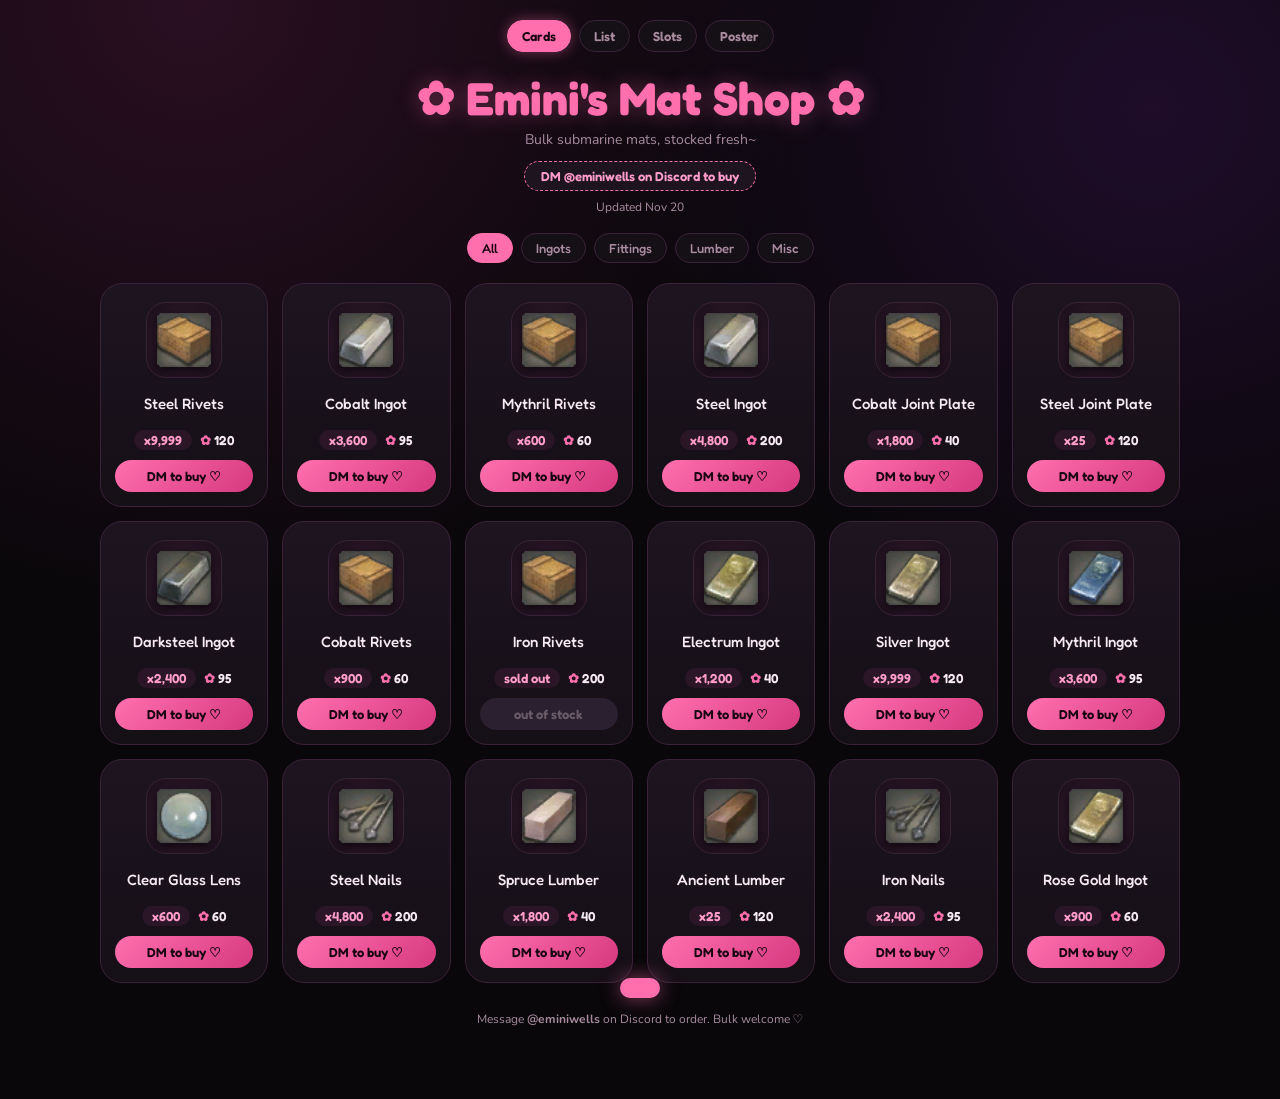
==== index.html @ 0ae450c2 "Emini's Mat Shop: static storefront with owner-only admin editor Co-Authored-By: Claude Sonnet 5.5 <" ====
<!doctype html>
<html lang="en"><head><meta charset="utf-8"><meta name="viewport" content="width=device-width,initial-scale=1">
<title>Emini's Mat Shop</title><link rel="stylesheet" href="shop.css"></head>
<body><div class="wrap"><div id="admin" hidden></div><div class="tabs" id="tabs"></div><div id="views"></div>
<p class="foot">Message <b>@eminiwells</b> on Discord to order. Bulk welcome ♡</p></div><div class="toast" id="toast" role="status"></div>
<script src="shop.js"></script></body></html>
---- shop.css ----
@import url("https://fonts.googleapis.com/css2?family=Fredoka:wght@400;500;600;700&family=Nunito:wght@500;700;800&display=swap");
/* Layout: centered storefront, four switchable views, owner-only admin drawer */
:root{--bg:#09070a;--panel:#150f16;--panel2:#1d1420;--line:#3a2238;--pink:#ff6fae;--pink2:#ff9ccb;--deep:#d6397f;--txt:#f6e9f1;--mut:#a98ba0;--ink:#1a0612;--warn:#ffb86b;--discord:#5865f2;color-scheme:dark}
*{box-sizing:border-box}
html,body{margin:0}
body{font-family:Nunito,system-ui,sans-serif;background:var(--bg);color:var(--txt);min-height:100vh;font-size:14px;
 padding-left:max(16px,env(safe-area-inset-left,0px));padding-right:max(16px,env(safe-area-inset-right,0px));
 background-image:radial-gradient(circle at 15% 0,#2a0f22 0,transparent 40%),radial-gradient(circle at 90% 10%,#1f0d2a 0,transparent 35%)}
h1,h2,h3,.fr{font-family:Fredoka,Nunito,sans-serif;margin:0}
.wrap{max-width:1080px;margin:auto;padding-block:20px 60px}
.tabs{display:flex;gap:8px;justify-content:center;flex-wrap:wrap;margin-bottom:6px}
.tabs button{padding:7px 14px;border-radius:999px;border:1.5px solid var(--line);background:var(--panel);color:var(--mut);font:600 13px Fredoka,sans-serif;cursor:pointer}
.tabs button.on{background:var(--pink);color:var(--ink);border-color:var(--pink);box-shadow:0 0 14px #ff6fae66}
.hero{text-align:center;margin:18px 0 18px}
.hero h1{font-size:clamp(30px,7vw,46px);font-weight:700;color:var(--pink);text-shadow:0 0 22px #ff6fae55}
.hero p{color:var(--mut);margin:4px 0 0}
.pill{display:inline-block;margin-top:12px;background:var(--panel2);border:1.5px dashed var(--pink);color:var(--pink2);padding:6px 16px;border-radius:999px;font:600 13px Fredoka,sans-serif}
.upd{color:var(--mut);font-size:12px;margin-top:8px}
.chips{display:flex;gap:8px;justify-content:center;flex-wrap:wrap;margin:14px 0 20px}
.chips span{padding:6px 14px;border-radius:999px;background:var(--panel);border:1.5px solid var(--line);font:500 13px Fredoka,sans-serif;color:var(--mut);cursor:pointer}
.chips span.on{background:var(--pink);color:var(--ink);border-color:var(--pink)}
.ico{display:grid;place-items:center}
.ico img{width:100%;height:100%;object-fit:contain;filter:drop-shadow(0 3px 5px #000a)}
.btn{width:100%;margin-top:10px;border:0;border-radius:999px;background:linear-gradient(135deg,var(--pink),var(--deep));color:var(--ink);font:600 13px Fredoka,sans-serif;padding:8px 12px;cursor:pointer}
.btn:hover{box-shadow:0 0 16px #ff6fae88}
.btn[disabled]{background:#2a2030;color:#6b5a68;box-shadow:none;cursor:not-allowed}
.low{color:var(--warn)}.out{color:#6b5a68}
.qty{font:600 13px Fredoka,sans-serif;background:#2a1626;border-radius:999px;padding:2px 10px;color:var(--pink2)}
.price{font:600 13px Fredoka,sans-serif}.price::before{content:"✿ ";color:var(--pink)}
.empty{text-align:center;color:var(--mut);padding:40px 0}
/* cards */
.grid1{display:grid;grid-template-columns:repeat(auto-fill,minmax(168px,1fr));gap:14px}
.card{background:linear-gradient(var(--panel2),var(--panel));border:1.5px solid var(--line);border-radius:22px;padding:14px;text-align:center;min-width:0}
.card:hover{border-color:var(--pink);box-shadow:0 8px 24px #ff6fae22}
.card .ico{width:76px;height:76px;margin:4px auto 8px;background:radial-gradient(circle,#3a1d35,#1a0f19);border-radius:20px;padding:10px;border:1.5px solid var(--line)}
.card h3{font-size:15px;font-weight:500;line-height:1.2;min-height:36px;display:grid;place-items:center}
.card .row{display:flex;justify-content:center;gap:8px;align-items:center;margin-top:8px;flex-wrap:wrap}
/* list */
.list{display:grid;gap:8px}
.lr{display:grid;grid-template-columns:52px minmax(0,1fr) 110px 110px 100px;gap:12px;align-items:center;background:var(--panel);border:1.5px solid var(--line);border-radius:18px;padding:8px 14px 8px 8px}
.lr .ico{width:44px;height:44px;background:#24132a;border-radius:14px;padding:6px}
.lr .nm{font:500 15px Fredoka,sans-serif}.lr .nm small{display:block;color:var(--mut);font:600 11px Nunito,sans-serif}
.meter{height:8px;border-radius:99px;background:#2a1626;overflow:hidden}.meter i{display:block;height:100%;background:linear-gradient(90deg,var(--deep),var(--pink2))}
.lr .btn{margin:0;padding:6px}
@media(max-width:640px){.lr{grid-template-columns:48px minmax(0,1fr) 90px}.lr .meter,.lr .price{display:none}}
/* slots */
.wrap3{background:linear-gradient(#170d17,#0d080d);border:2px solid var(--line);border-radius:28px;padding:22px 12px}
.slots{display:grid;grid-template-columns:repeat(auto-fill,72px);gap:8px;justify-content:center}
.slot{width:72px;height:72px;border-radius:18px;background:#1d1220;border:2px solid var(--line);position:relative;cursor:pointer;padding:9px}
.slot.sel{border-color:var(--pink);box-shadow:0 0 16px #ff6fae66}
.slot .n{position:absolute;right:5px;bottom:2px;font:700 12px Fredoka,sans-serif;color:#fff;text-shadow:0 0 3px #000,0 0 3px #000}
.slot.blank{opacity:.3;cursor:default}
.detail{max-width:460px;margin:20px auto 0;display:flex;gap:14px;align-items:center;background:var(--panel2);border:1.5px solid var(--pink);border-radius:22px;padding:14px}
.detail .ico{width:72px;height:72px;flex:none;background:#2a1530;border-radius:18px;padding:10px}
.detail h3{font-size:18px;color:var(--pink2)}.detail p{font-size:13px;color:var(--mut);margin:2px 0 4px}
.detail .btn{margin:0}
/* poster */
.poster{width:440px;max-width:100%;margin:auto;border-radius:26px;overflow:hidden;border:2px solid var(--pink);background:#110b12;box-shadow:0 0 40px #ff6fae22}
.poster .hd{padding:22px;text-align:center;background:radial-gradient(circle at 50% 0,#4a1738,#150b14)}
.poster .hd h2{font-size:30px;color:var(--pink);font-weight:700}
.poster .hd p{font-size:12px;font-weight:800;color:var(--pink2);letter-spacing:2px;margin:2px 0 0}
.poster .it{display:flex;gap:12px;align-items:center;padding:7px 16px;border-bottom:1px dashed var(--line)}
.poster .it .ico{width:38px;height:38px;flex:none;background:#24132a;border-radius:12px;padding:4px}
.poster .it .nm{flex:1;min-width:0;font:500 15px Fredoka,sans-serif}.poster .it .x{font:600 15px Fredoka,sans-serif;color:var(--pink2)}
.poster .ft{padding:16px;text-align:center;color:var(--mut);background:#1a0f19}
.poster .ft b{background:var(--discord);color:#fff;padding:3px 12px;border-radius:99px;font-family:Fredoka,sans-serif}
.toast{position:fixed;left:50%;bottom:calc(22px + env(safe-area-inset-bottom,0px));transform:translateX(-50%) translateY(120px);background:var(--pink);color:var(--ink);padding:10px 20px;border-radius:99px;font:600 14px Fredoka,sans-serif;transition:.3s;z-index:60;box-shadow:0 0 20px #ff6fae88;max-width:92vw;text-align:center}
.toast.show{transform:translateX(-50%)}
.foot{text-align:center;color:var(--mut);font-size:12px;margin-top:28px}
/* admin: only rendered for people who can edit */
.adminbar{position:sticky;top:env(safe-area-inset-top,0px);z-index:40;display:flex;gap:10px;align-items:center;flex-wrap:wrap;background:#1d0f1c;border:1.5px solid var(--pink);border-radius:18px;padding:8px 12px;margin-top:10px}
.adminbar b{font:600 14px Fredoka,sans-serif;color:var(--pink2);flex:1;min-width:140px}
.adminbar button,.adm button{border:1.5px solid var(--pink);background:none;color:var(--pink2);border-radius:999px;padding:6px 14px;font:600 13px Fredoka,sans-serif;cursor:pointer}
.adminbar button.go{background:var(--pink);color:var(--ink)}
.adminbar button[disabled]{opacity:.4;cursor:not-allowed}
.adm{background:var(--panel);border:1.5px solid var(--line);border-radius:22px;padding:14px;margin:12px 0}
.adm h3{font-size:16px;color:var(--pink);margin-bottom:8px}
.arow{display:grid;grid-template-columns:40px minmax(0,1fr) auto auto auto;gap:8px;align-items:center;padding:6px 0;border-bottom:1px dashed var(--line)}
.arow .ico{width:36px;height:36px;background:#24132a;border-radius:10px;padding:4px}
.arow .nm{font:500 14px Fredoka,sans-serif;min-width:0;overflow-wrap:anywhere}
.arow.hid .nm{opacity:.5}
.step{display:flex;align-items:center;gap:4px}
.step button{width:30px;height:30px;padding:0;font-size:16px}
.adm input,.adm select{background:#0e0a10;color:var(--txt);border:1.5px solid var(--line);border-radius:12px;padding:6px 8px;font:600 13px Nunito,sans-serif;min-width:0}
.adm input:focus,.adm select:focus,.adm button:focus-visible{outline:2px solid var(--pink2);outline-offset:1px}
.adm input.q{width:84px;text-align:center}.adm input.p{width:64px;text-align:center}
.addrow{display:flex;gap:8px;flex-wrap:wrap;align-items:center;margin-top:10px}
.addrow select{flex:1;min-width:160px}
.sm{color:var(--mut);font-size:12px;margin:6px 0 0}
@media(max-width:560px){.arow{grid-template-columns:36px minmax(0,1fr) auto}.arow .step,.arow .pr{grid-column:2 / 4}}
@media(prefers-reduced-motion:reduce){*{transition:none!important}}
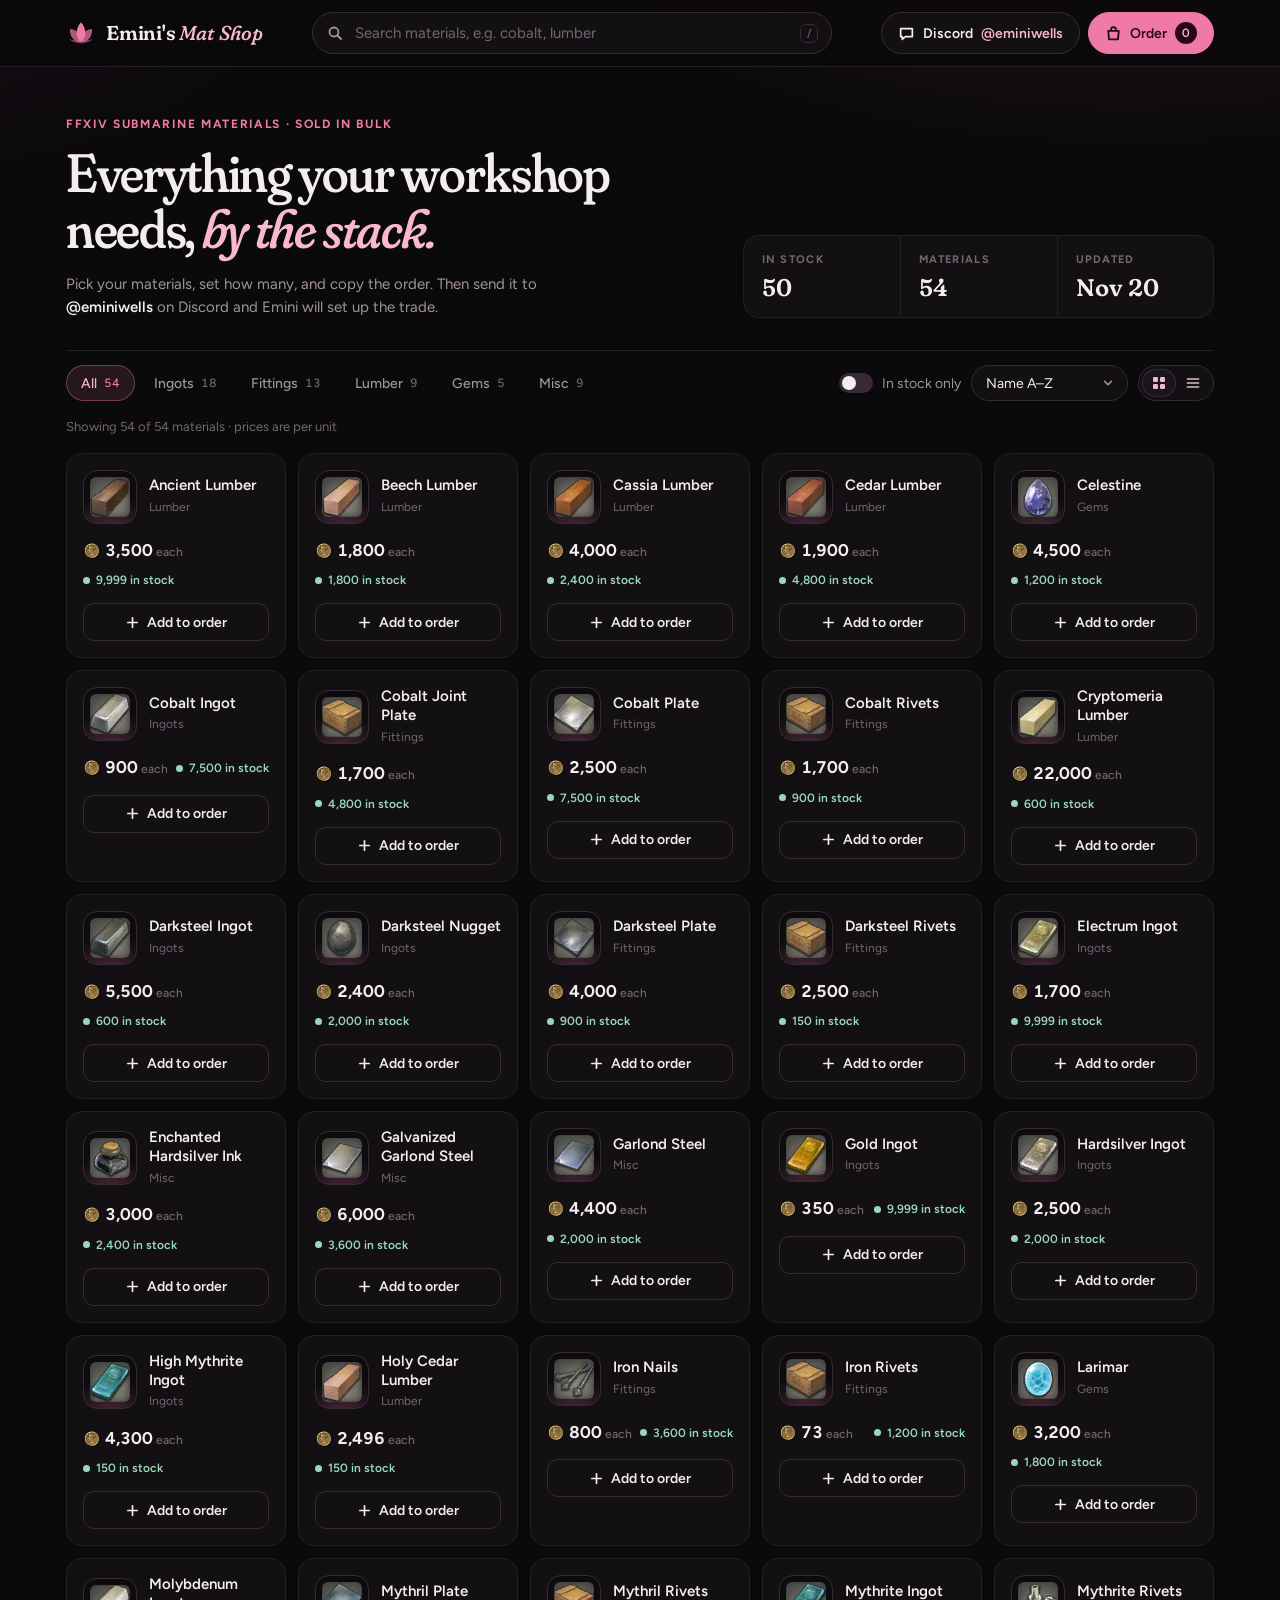
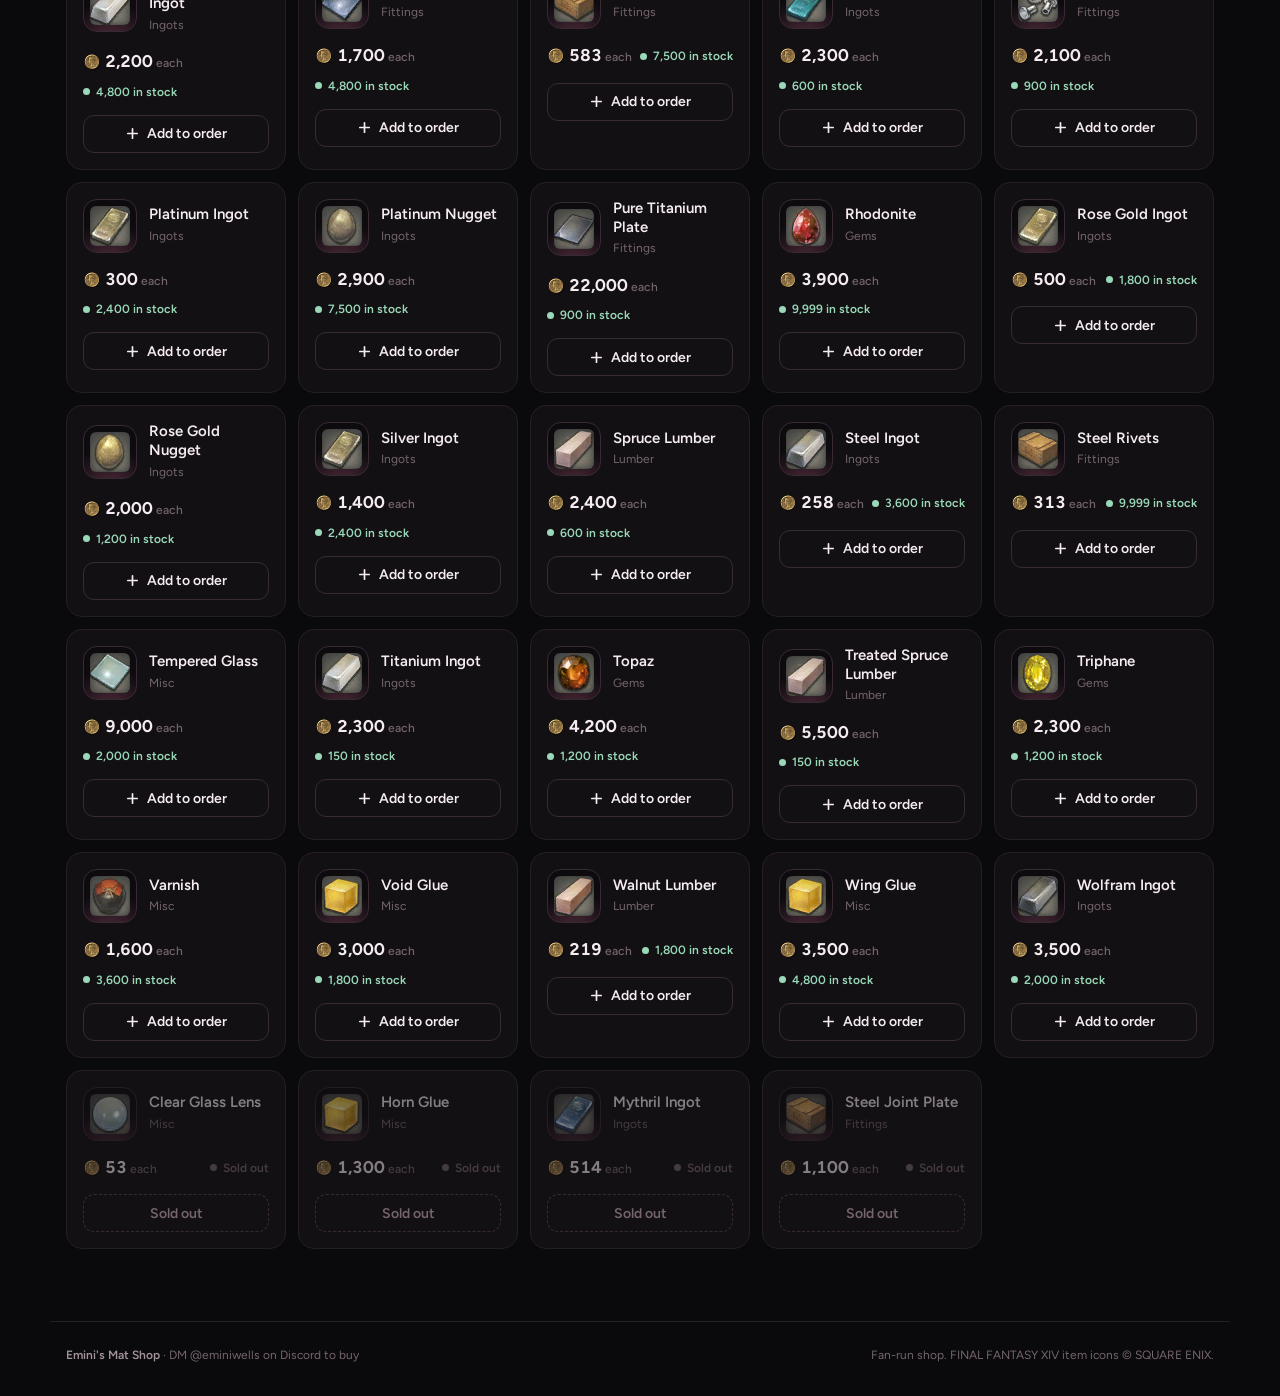
==== commit cfa90e9a: "Redesign storefront: search, sort, grid/list, gil icon, order builder drawer Co-Authored-By: Claude " ====
--- a/index.html
+++ b/index.html
@@ -1,6 +1,87 @@
 <!doctype html>
-<html lang="en"><head><meta charset="utf-8"><meta name="viewport" content="width=device-width,initial-scale=1">
-<title>Emini's Mat Shop</title><link rel="stylesheet" href="shop.css"></head>
-<body><div class="wrap"><div id="admin" hidden></div><div class="tabs" id="tabs"></div><div id="views"></div>
-<p class="foot">Message <b>@eminiwells</b> on Discord to order. Bulk welcome ♡</p></div><div class="toast" id="toast" role="status"></div>
-<script src="shop.js"></script></body></html>
+<html lang="en">
+<head>
+<meta charset="utf-8">
+<meta name="viewport" content="width=device-width,initial-scale=1,viewport-fit=cover">
+<title>Emini's Mat Shop</title>
+<meta name="description" content="Bulk FFXIV submarine crafting materials. Build an order and DM @eminiwells on Discord.">
+<meta name="theme-color" content="#0a090b">
+<link rel="icon" href="icons/lotus.svg" type="image/svg+xml">
+<link rel="preconnect" href="https://fonts.googleapis.com"><link rel="preconnect" href="https://fonts.gstatic.com" crossorigin>
+<link rel="stylesheet" href="https://fonts.googleapis.com/css2?family=Figtree:wght@400;500;600;700&family=Fraunces:ital,opsz,wght,SOFT@0,9..144,400..700,0..100;1,9..144,400..700,0..100&display=swap">
+<link rel="stylesheet" href="shop.css">
+</head>
+<body>
+<header class="top">
+  <div class="top-in">
+    <a class="brand" href="./"><svg class="lotus" viewBox="0 0 32 32" aria-hidden="true"><path fill="currentColor" d="M16 4.5c3.2 3.6 4.6 7.6 4.6 11.4 0 4.2-1.8 7.6-4.6 9.8-2.8-2.2-4.6-5.6-4.6-9.8 0-3.8 1.4-7.8 4.6-11.4z"/><path fill="currentColor" opacity=".72" d="M4.2 11.6c4.4.2 8 2.2 10 5.8 1.3 2.4 1.7 5.2 1.8 8.3-3.9-.2-7.6-1.7-9.8-5.3-1.6-2.6-2.2-5.6-2-8.8zM27.8 11.6c-4.4.2-8 2.2-10 5.8-1.3 2.4-1.7 5.2-1.8 8.3 3.9-.2 7.6-1.7 9.8-5.3 1.6-2.6 2.2-5.6 2-8.8z"/><path fill="currentColor" opacity=".45" d="M3 22.5c3.6 3.2 8 4.6 13 4.6s9.4-1.4 13-4.6c-3.4 1-6.6 1.4-9.6 1.2H12.6c-3 .2-6.2-.2-9.6-1.2z"/></svg><span>Emini's <i>Mat Shop</i></span></a>
+    <label class="search" for="q"><span class="sr">Search materials</span>
+      <svg viewBox="0 0 16 16" fill="none" stroke="currentColor" stroke-width="1.8" stroke-linecap="round"><circle cx="7" cy="7" r="4.5"/><path d="M10.5 10.5L14 14"/></svg>
+      <input id="q" type="search" placeholder="Search materials, e.g. cobalt, lumber" autocomplete="off" spellcheck="false">
+      <kbd>/</kbd>
+    </label>
+    <div class="actions">
+      <button class="btn contact" id="contactBtn" title="Copy Discord username"><svg viewBox="0 0 16 16" fill="none" stroke="currentColor" stroke-width="1.6" stroke-linejoin="round"><path d="M2.5 3.5h11v7.5H7l-3 2.5v-2.5H2.5z"/></svg><span class="lbl">Discord</span> <span class="handle">@eminiwells</span></button>
+      <button class="btn primary" id="orderBtn"><svg viewBox="0 0 16 16" fill="none" stroke="currentColor" stroke-width="1.7" stroke-linejoin="round"><path d="M3 5.5h10l-.8 8H3.8z"/><path d="M5.7 5.5V4.3a2.3 2.3 0 0 1 4.6 0v1.2"/></svg>Order <span class="badge" id="orderCount">0</span></button>
+    </div>
+  </div>
+</header>
+
+<main class="wrap">
+  <div id="admin" hidden></div>
+  <section class="intro">
+    <div>
+      <p class="eyebrow">FFXIV submarine materials · sold in bulk</p>
+      <h1>Everything your workshop needs, <em>by the stack.</em></h1>
+      <p class="lede">Pick your materials, set how many, and copy the order. Then send it to <b>@eminiwells</b> on Discord and Emini will set up the trade.</p>
+    </div>
+    <dl class="facts">
+      <div><dt>In stock</dt><dd id="fIn">–</dd></div>
+      <div><dt>Materials</dt><dd id="fAll">–</dd></div>
+      <div><dt>Updated</dt><dd id="fUpd">–</dd></div>
+    </dl>
+  </section>
+
+  <section class="toolbar" aria-label="Filters">
+    <div class="cats" id="cats"></div>
+    <div class="controls">
+      <label class="tog"><input type="checkbox" id="stockOnly"> In stock only</label>
+      <label class="sr" for="sort">Sort by</label>
+      <select class="select" id="sort">
+        <option value="name">Name A–Z</option>
+        <option value="low">Price: low to high</option>
+        <option value="high">Price: high to low</option>
+        <option value="stock">Most in stock</option>
+      </select>
+      <div class="seg" role="group" aria-label="Layout">
+        <button data-view="grid" title="Grid"><svg viewBox="0 0 16 16" fill="currentColor"><rect x="2" y="2" width="5" height="5" rx="1.3"/><rect x="9" y="2" width="5" height="5" rx="1.3"/><rect x="2" y="9" width="5" height="5" rx="1.3"/><rect x="9" y="9" width="5" height="5" rx="1.3"/></svg><span class="sr">Grid</span></button>
+        <button data-view="list" title="List"><svg viewBox="0 0 16 16" fill="none" stroke="currentColor" stroke-width="1.8" stroke-linecap="round"><path d="M2.5 4h11M2.5 8h11M2.5 12h11"/></svg><span class="sr">List</span></button>
+      </div>
+    </div>
+  </section>
+  <p class="count" id="count" aria-live="polite"></p>
+  <section id="items"><div class="empty"><p>Loading the shelves…</p></div></section>
+</main>
+
+<footer class="site-foot">
+  <span><b>Emini's Mat Shop</b> · DM @eminiwells on Discord to buy</span>
+  <span>Fan-run shop. FINAL FANTASY XIV item icons © SQUARE ENIX.</span>
+</footer>
+
+<div class="scrim" id="scrim" hidden></div>
+<aside class="drawer" id="drawer" hidden aria-label="Your order" role="dialog" aria-modal="true">
+  <header><h2>Your order</h2><button class="icon-btn" id="closeDrawer" aria-label="Close order"><svg viewBox="0 0 16 16" fill="none" stroke="currentColor" stroke-width="1.8" stroke-linecap="round"><path d="M4 4l8 8M12 4l-8 8"/></svg></button></header>
+  <div class="lines" id="lines"></div>
+  <footer id="drawerFoot">
+    <div class="total"><span>Total</span><b id="total">0</b></div>
+    <ol class="steps"><li>Copy your order below.</li><li>DM it to <b>@eminiwells</b> on Discord.</li></ol>
+    <label class="sr" for="msg">Order message</label>
+    <textarea class="msg" id="msg" readonly></textarea>
+    <button class="btn primary block" id="copyOrder">Copy order message</button>
+    <button class="btn ghost" id="clearOrder">Clear order</button>
+  </footer>
+</aside>
+<div class="toast" id="toast" role="status" aria-live="polite"></div>
+<script src="shop.js"></script>
+</body>
+</html>
--- a/shop.css
+++ b/shop.css
@@ -1,91 +1,212 @@
-@import url("https://fonts.googleapis.com/css2?family=Fredoka:wght@400;500;600;700&family=Nunito:wght@500;700;800&display=swap");
-/* Layout: centered storefront, four switchable views, owner-only admin drawer */
-:root{--bg:#09070a;--panel:#150f16;--panel2:#1d1420;--line:#3a2238;--pink:#ff6fae;--pink2:#ff9ccb;--deep:#d6397f;--txt:#f6e9f1;--mut:#a98ba0;--ink:#1a0612;--warn:#ffb86b;--discord:#5865f2;color-scheme:dark}
+/* Layout: sticky header with search + order bag, editorial intro, filter toolbar, item grid/list, slide-in order drawer */
+:root{
+  --bg:#0a090b; --surface:#131014; --surface-2:#1a151c; --well:#0e0b0f;
+  --line:#261e25; --line-2:#382a35;
+  --pink:#f07aa6; --pink-2:#f9b8d0; --pink-ink:#2a0717; --pink-wash:rgba(240,122,166,.12);
+  --text:#f4ecf0; --muted:#a3929c; --faint:#75656f;
+  --in:#9ad9b8; --low:#f2c27b; --out:#75656f;
+  --display:"Fraunces",Georgia,"Times New Roman",serif;
+  --body:"Figtree",system-ui,-apple-system,"Segoe UI",sans-serif;
+  --r:16px;
+  color-scheme:dark;
+}
 *{box-sizing:border-box}
-html,body{margin:0}
-body{font-family:Nunito,system-ui,sans-serif;background:var(--bg);color:var(--txt);min-height:100vh;font-size:14px;
- padding-left:max(16px,env(safe-area-inset-left,0px));padding-right:max(16px,env(safe-area-inset-right,0px));
- background-image:radial-gradient(circle at 15% 0,#2a0f22 0,transparent 40%),radial-gradient(circle at 90% 10%,#1f0d2a 0,transparent 35%)}
-h1,h2,h3,.fr{font-family:Fredoka,Nunito,sans-serif;margin:0}
-.wrap{max-width:1080px;margin:auto;padding-block:20px 60px}
-.tabs{display:flex;gap:8px;justify-content:center;flex-wrap:wrap;margin-bottom:6px}
-.tabs button{padding:7px 14px;border-radius:999px;border:1.5px solid var(--line);background:var(--panel);color:var(--mut);font:600 13px Fredoka,sans-serif;cursor:pointer}
-.tabs button.on{background:var(--pink);color:var(--ink);border-color:var(--pink);box-shadow:0 0 14px #ff6fae66}
-.hero{text-align:center;margin:18px 0 18px}
-.hero h1{font-size:clamp(30px,7vw,46px);font-weight:700;color:var(--pink);text-shadow:0 0 22px #ff6fae55}
-.hero p{color:var(--mut);margin:4px 0 0}
-.pill{display:inline-block;margin-top:12px;background:var(--panel2);border:1.5px dashed var(--pink);color:var(--pink2);padding:6px 16px;border-radius:999px;font:600 13px Fredoka,sans-serif}
-.upd{color:var(--mut);font-size:12px;margin-top:8px}
-.chips{display:flex;gap:8px;justify-content:center;flex-wrap:wrap;margin:14px 0 20px}
-.chips span{padding:6px 14px;border-radius:999px;background:var(--panel);border:1.5px solid var(--line);font:500 13px Fredoka,sans-serif;color:var(--mut);cursor:pointer}
-.chips span.on{background:var(--pink);color:var(--ink);border-color:var(--pink)}
-.ico{display:grid;place-items:center}
-.ico img{width:100%;height:100%;object-fit:contain;filter:drop-shadow(0 3px 5px #000a)}
-.btn{width:100%;margin-top:10px;border:0;border-radius:999px;background:linear-gradient(135deg,var(--pink),var(--deep));color:var(--ink);font:600 13px Fredoka,sans-serif;padding:8px 12px;cursor:pointer}
-.btn:hover{box-shadow:0 0 16px #ff6fae88}
-.btn[disabled]{background:#2a2030;color:#6b5a68;box-shadow:none;cursor:not-allowed}
-.low{color:var(--warn)}.out{color:#6b5a68}
-.qty{font:600 13px Fredoka,sans-serif;background:#2a1626;border-radius:999px;padding:2px 10px;color:var(--pink2)}
-.price{font:600 13px Fredoka,sans-serif}.price::before{content:"✿ ";color:var(--pink)}
-.empty{text-align:center;color:var(--mut);padding:40px 0}
-/* cards */
-.grid1{display:grid;grid-template-columns:repeat(auto-fill,minmax(168px,1fr));gap:14px}
-.card{background:linear-gradient(var(--panel2),var(--panel));border:1.5px solid var(--line);border-radius:22px;padding:14px;text-align:center;min-width:0}
-.card:hover{border-color:var(--pink);box-shadow:0 8px 24px #ff6fae22}
-.card .ico{width:76px;height:76px;margin:4px auto 8px;background:radial-gradient(circle,#3a1d35,#1a0f19);border-radius:20px;padding:10px;border:1.5px solid var(--line)}
-.card h3{font-size:15px;font-weight:500;line-height:1.2;min-height:36px;display:grid;place-items:center}
-.card .row{display:flex;justify-content:center;gap:8px;align-items:center;margin-top:8px;flex-wrap:wrap}
-/* list */
-.list{display:grid;gap:8px}
-.lr{display:grid;grid-template-columns:52px minmax(0,1fr) 110px 110px 100px;gap:12px;align-items:center;background:var(--panel);border:1.5px solid var(--line);border-radius:18px;padding:8px 14px 8px 8px}
-.lr .ico{width:44px;height:44px;background:#24132a;border-radius:14px;padding:6px}
-.lr .nm{font:500 15px Fredoka,sans-serif}.lr .nm small{display:block;color:var(--mut);font:600 11px Nunito,sans-serif}
-.meter{height:8px;border-radius:99px;background:#2a1626;overflow:hidden}.meter i{display:block;height:100%;background:linear-gradient(90deg,var(--deep),var(--pink2))}
-.lr .btn{margin:0;padding:6px}
-@media(max-width:640px){.lr{grid-template-columns:48px minmax(0,1fr) 90px}.lr .meter,.lr .price{display:none}}
-/* slots */
-.wrap3{background:linear-gradient(#170d17,#0d080d);border:2px solid var(--line);border-radius:28px;padding:22px 12px}
-.slots{display:grid;grid-template-columns:repeat(auto-fill,72px);gap:8px;justify-content:center}
-.slot{width:72px;height:72px;border-radius:18px;background:#1d1220;border:2px solid var(--line);position:relative;cursor:pointer;padding:9px}
-.slot.sel{border-color:var(--pink);box-shadow:0 0 16px #ff6fae66}
-.slot .n{position:absolute;right:5px;bottom:2px;font:700 12px Fredoka,sans-serif;color:#fff;text-shadow:0 0 3px #000,0 0 3px #000}
-.slot.blank{opacity:.3;cursor:default}
-.detail{max-width:460px;margin:20px auto 0;display:flex;gap:14px;align-items:center;background:var(--panel2);border:1.5px solid var(--pink);border-radius:22px;padding:14px}
-.detail .ico{width:72px;height:72px;flex:none;background:#2a1530;border-radius:18px;padding:10px}
-.detail h3{font-size:18px;color:var(--pink2)}.detail p{font-size:13px;color:var(--mut);margin:2px 0 4px}
-.detail .btn{margin:0}
-/* poster */
-.poster{width:440px;max-width:100%;margin:auto;border-radius:26px;overflow:hidden;border:2px solid var(--pink);background:#110b12;box-shadow:0 0 40px #ff6fae22}
-.poster .hd{padding:22px;text-align:center;background:radial-gradient(circle at 50% 0,#4a1738,#150b14)}
-.poster .hd h2{font-size:30px;color:var(--pink);font-weight:700}
-.poster .hd p{font-size:12px;font-weight:800;color:var(--pink2);letter-spacing:2px;margin:2px 0 0}
-.poster .it{display:flex;gap:12px;align-items:center;padding:7px 16px;border-bottom:1px dashed var(--line)}
-.poster .it .ico{width:38px;height:38px;flex:none;background:#24132a;border-radius:12px;padding:4px}
-.poster .it .nm{flex:1;min-width:0;font:500 15px Fredoka,sans-serif}.poster .it .x{font:600 15px Fredoka,sans-serif;color:var(--pink2)}
-.poster .ft{padding:16px;text-align:center;color:var(--mut);background:#1a0f19}
-.poster .ft b{background:var(--discord);color:#fff;padding:3px 12px;border-radius:99px;font-family:Fredoka,sans-serif}
-.toast{position:fixed;left:50%;bottom:calc(22px + env(safe-area-inset-bottom,0px));transform:translateX(-50%) translateY(120px);background:var(--pink);color:var(--ink);padding:10px 20px;border-radius:99px;font:600 14px Fredoka,sans-serif;transition:.3s;z-index:60;box-shadow:0 0 20px #ff6fae88;max-width:92vw;text-align:center}
-.toast.show{transform:translateX(-50%)}
-.foot{text-align:center;color:var(--mut);font-size:12px;margin-top:28px}
-/* admin: only rendered for people who can edit */
-.adminbar{position:sticky;top:env(safe-area-inset-top,0px);z-index:40;display:flex;gap:10px;align-items:center;flex-wrap:wrap;background:#1d0f1c;border:1.5px solid var(--pink);border-radius:18px;padding:8px 12px;margin-top:10px}
-.adminbar b{font:600 14px Fredoka,sans-serif;color:var(--pink2);flex:1;min-width:140px}
-.adminbar button,.adm button{border:1.5px solid var(--pink);background:none;color:var(--pink2);border-radius:999px;padding:6px 14px;font:600 13px Fredoka,sans-serif;cursor:pointer}
-.adminbar button.go{background:var(--pink);color:var(--ink)}
-.adminbar button[disabled]{opacity:.4;cursor:not-allowed}
-.adm{background:var(--panel);border:1.5px solid var(--line);border-radius:22px;padding:14px;margin:12px 0}
-.adm h3{font-size:16px;color:var(--pink);margin-bottom:8px}
-.arow{display:grid;grid-template-columns:40px minmax(0,1fr) auto auto auto;gap:8px;align-items:center;padding:6px 0;border-bottom:1px dashed var(--line)}
-.arow .ico{width:36px;height:36px;background:#24132a;border-radius:10px;padding:4px}
-.arow .nm{font:500 14px Fredoka,sans-serif;min-width:0;overflow-wrap:anywhere}
-.arow.hid .nm{opacity:.5}
+html{-webkit-text-size-adjust:100%}
+body{margin:0;min-height:100vh;background:var(--bg);color:var(--text);font:400 15px/1.5 var(--body);
+  background-image:radial-gradient(900px 420px at 88% -140px,rgba(240,122,166,.14),transparent 70%),radial-gradient(700px 380px at -10% -60px,rgba(150,60,130,.10),transparent 70%);
+  background-repeat:no-repeat}
+button,input,select,textarea{font:inherit;color:inherit}
+:focus-visible{outline:2px solid var(--pink-2);outline-offset:2px}
+svg{flex:none}
+.gil{width:18px;height:18px;vertical-align:-4px;margin-right:4px}
+.sr{position:absolute;width:1px;height:1px;overflow:hidden;clip:rect(0 0 0 0);white-space:nowrap}
+
+/* ---------- header ---------- */
+.top{position:sticky;top:0;z-index:30;background:rgba(10,9,11,.84);backdrop-filter:blur(14px);-webkit-backdrop-filter:blur(14px);border-bottom:1px solid var(--line)}
+.top-in{max-width:1180px;margin:auto;padding-block:12px;padding-left:max(16px,env(safe-area-inset-left,0px));padding-right:max(16px,env(safe-area-inset-right,0px));
+  display:grid;grid-template-columns:auto minmax(0,1fr) auto;gap:16px;align-items:center}
+.brand{display:flex;align-items:center;gap:10px;color:var(--text);text-decoration:none;white-space:nowrap;
+  font:600 20px/1 var(--display);font-variation-settings:"SOFT" 100,"opsz" 36;letter-spacing:-.01em}
+.brand .lotus{width:30px;height:30px;color:var(--pink)}
+.brand i{font-style:italic;font-weight:500;color:var(--pink-2)}
+.search{position:relative;display:flex;align-items:center;width:100%;max-width:520px;justify-self:center}
+.search svg{position:absolute;left:15px;width:16px;height:16px;color:var(--muted);pointer-events:none}
+.search input{width:100%;height:42px;border-radius:999px;border:1px solid var(--line-2);background:var(--surface);padding:0 46px 0 42px;outline:none;transition:border-color .15s,box-shadow .15s}
+.search input::placeholder{color:var(--faint)}
+.search input:focus{border-color:var(--pink);box-shadow:0 0 0 4px var(--pink-wash)}
+.search input::-webkit-search-cancel-button{-webkit-appearance:none}
+.search kbd{position:absolute;right:14px;font:500 11px/1 var(--body);color:var(--faint);border:1px solid var(--line-2);border-radius:6px;padding:3px 6px}
+.search input:not(:placeholder-shown)~kbd{display:none}
+.actions{display:flex;gap:8px}
+.btn{display:inline-flex;align-items:center;justify-content:center;gap:8px;height:42px;padding:0 16px;border-radius:999px;border:1px solid var(--line-2);background:var(--surface);cursor:pointer;font-weight:600;font-size:14px;white-space:nowrap;transition:border-color .15s,background .15s,color .15s}
+.btn:hover{border-color:var(--pink)}
+.btn svg{width:17px;height:17px}
+.btn.primary{background:var(--pink);border-color:var(--pink);color:var(--pink-ink)}
+.btn.primary:hover{background:var(--pink-2);border-color:var(--pink-2)}
+.btn.block{width:100%;height:48px;border-radius:12px;font-size:15px}
+.btn.ghost{background:none}
+.btn[disabled]{opacity:.45;cursor:not-allowed}
+.badge{min-width:22px;height:22px;padding:0 7px;border-radius:999px;display:inline-grid;place-items:center;background:var(--pink-ink);color:var(--pink-2);font-size:12px;font-variant-numeric:tabular-nums}
+.contact .handle{color:var(--pink-2)}
+@media (max-width:820px){
+  .top-in{grid-template-columns:minmax(0,1fr) auto;row-gap:10px}
+  .search{grid-column:1/-1;grid-row:2;max-width:none}
+  .contact .lbl{display:none}
+}
+@media (max-width:420px){.contact{display:none}}
+
+/* ---------- intro ---------- */
+.wrap{max-width:1180px;margin:auto;padding-bottom:72px;padding-left:max(16px,env(safe-area-inset-left,0px));padding-right:max(16px,env(safe-area-inset-right,0px))}
+.intro{display:grid;grid-template-columns:minmax(0,1.35fr) minmax(0,1fr);gap:40px;align-items:end;padding-block:48px 32px}
+.eyebrow{margin:0 0 12px;font-size:12px;font-weight:700;letter-spacing:.14em;text-transform:uppercase;color:var(--pink)}
+h1{margin:0;font:500 clamp(32px,5vw,54px)/1.04 var(--display);font-variation-settings:"SOFT" 100,"opsz" 120;letter-spacing:-.025em;text-wrap:balance}
+h1 em{font-style:italic;color:var(--pink-2)}
+.lede{margin:16px 0 0;color:var(--muted);max-width:54ch}
+.lede b{color:var(--text);font-weight:600}
+.facts{display:grid;grid-template-columns:repeat(3,minmax(0,1fr));margin:0;border:1px solid var(--line);border-radius:var(--r);background:var(--surface);overflow:hidden}
+.facts div{padding:16px 18px;border-left:1px solid var(--line)}
+.facts div:first-child{border-left:0}
+.facts dt{font-size:11px;font-weight:700;letter-spacing:.12em;text-transform:uppercase;color:var(--faint)}
+.facts dd{margin:6px 0 0;font:600 24px/1.1 var(--display);font-variation-settings:"SOFT" 100;font-variant-numeric:tabular-nums;white-space:nowrap}
+@media (max-width:820px){.intro{grid-template-columns:1fr;gap:24px;padding-top:28px}}
+
+/* ---------- toolbar ---------- */
+.toolbar{display:flex;flex-wrap:wrap;gap:12px;align-items:center;justify-content:space-between;padding-block:14px;border-top:1px solid var(--line)}
+.cats{display:flex;gap:4px;flex-wrap:wrap}
+.cat{display:inline-flex;align-items:center;gap:7px;height:36px;padding:0 14px;border-radius:999px;border:1px solid transparent;background:none;color:var(--muted);cursor:pointer;font-size:14px;font-weight:500}
+.cat:hover{color:var(--text);background:var(--surface)}
+.cat .n{font-size:12px;color:var(--faint);font-variant-numeric:tabular-nums}
+.cat.on{background:var(--pink-wash);border-color:rgba(240,122,166,.38);color:var(--pink-2)}
+.cat.on .n{color:var(--pink)}
+.controls{display:flex;gap:10px;align-items:center;flex-wrap:wrap}
+.tog{display:inline-flex;align-items:center;gap:9px;height:36px;font-size:14px;color:var(--muted);cursor:pointer}
+.tog input{appearance:none;-webkit-appearance:none;position:relative;width:34px;height:20px;margin:0;border-radius:999px;background:var(--line-2);cursor:pointer;transition:background .15s}
+.tog input::after{content:"";position:absolute;top:3px;left:3px;width:14px;height:14px;border-radius:50%;background:var(--text);transition:transform .15s,background .15s}
+.tog input:checked{background:var(--pink)}
+.tog input:checked::after{transform:translateX(14px);background:var(--pink-ink)}
+.select{height:36px;padding:0 34px 0 14px;border-radius:999px;border:1px solid var(--line-2);background:var(--surface);font-size:14px;cursor:pointer;appearance:none;-webkit-appearance:none;
+  background-image:url("data:image/svg+xml,%3Csvg xmlns='http://www.w3.org/2000/svg' viewBox='0 0 16 16' fill='none' stroke='%23a3929c' stroke-width='1.8' stroke-linecap='round' stroke-linejoin='round'%3E%3Cpath d='M4 6l4 4 4-4'/%3E%3C/svg%3E");
+  background-repeat:no-repeat;background-position:right 12px center;background-size:14px}
+.seg{display:inline-flex;padding:3px;border:1px solid var(--line-2);border-radius:999px;background:var(--surface)}
+.seg button{display:grid;place-items:center;width:34px;height:28px;border:0;border-radius:999px;background:none;color:var(--muted);cursor:pointer}
+.seg button svg{width:16px;height:16px}
+.seg button.on{background:var(--surface-2);color:var(--pink-2);box-shadow:inset 0 0 0 1px var(--line-2)}
+.count{margin:2px 0 16px;font-size:13px;color:var(--faint)}
+
+/* ---------- grid ---------- */
+.grid{display:grid;grid-template-columns:repeat(auto-fill,minmax(220px,1fr));gap:12px}
+.card{display:flex;flex-direction:column;gap:14px;min-width:0;padding:16px;border-radius:var(--r);background:var(--surface);border:1px solid var(--line);transition:border-color .15s,background .15s}
+.card:hover{border-color:var(--line-2);background:var(--surface-2)}
+.card.is-out .card-top,.card.is-out .card-mid{opacity:.5}
+.card-top{display:flex;gap:12px;align-items:center;min-width:0}
+.card-top>div{min-width:0}
+.tile{flex:none;display:grid;place-items:center;width:54px;height:54px;border-radius:14px;border:1px solid var(--line-2);
+  background:radial-gradient(circle at 50% 125%,rgba(240,122,166,.30),transparent 62%),var(--well)}
+.tile img{width:40px;height:40px;border-radius:6px}
+.card h3{margin:0;font-size:15px;font-weight:600;line-height:1.25}
+.kind{font-size:12px;color:var(--faint)}
+mark{background:none;color:var(--pink-2);text-decoration:underline;text-decoration-color:rgba(240,122,166,.6);text-underline-offset:3px}
+.card-mid{display:flex;justify-content:space-between;align-items:center;gap:8px;flex-wrap:wrap}
+.price{font-weight:700;font-size:17px;font-variant-numeric:tabular-nums;white-space:nowrap}
+.price small{font-weight:500;font-size:12px;color:var(--faint)}
+.stock{display:inline-flex;align-items:center;gap:6px;font-size:12px;font-weight:600;white-space:nowrap}
+.stock::before{content:"";width:7px;height:7px;border-radius:50%;background:currentColor}
+.stock.in{color:var(--in)}.stock.low{color:var(--low)}.stock.out{color:var(--out)}
+.add{display:flex;align-items:center;justify-content:center;gap:7px;height:38px;padding:0 12px;border-radius:11px;border:1px solid var(--line-2);background:none;color:var(--text);font-weight:600;font-size:14px;cursor:pointer;white-space:nowrap;transition:background .15s,border-color .15s,color .15s}
+.add svg{width:15px;height:15px}
+.add:hover{border-color:var(--pink);color:var(--pink-2);background:var(--pink-wash)}
+.add.in-order{background:var(--pink);border-color:var(--pink);color:var(--pink-ink)}
+.add.in-order:hover{background:var(--pink-2);border-color:var(--pink-2);color:var(--pink-ink)}
+.add[disabled]{cursor:not-allowed;color:var(--faint);border-style:dashed;background:none}
+
+/* ---------- list ---------- */
+.list{border:1px solid var(--line);border-radius:var(--r);background:var(--surface);overflow:hidden}
+.row{display:grid;grid-template-columns:44px minmax(0,1fr) 140px 120px 150px;gap:16px;align-items:center;padding:10px 16px;border-top:1px solid var(--line)}
+.row:first-child{border-top:0}
+.row:hover{background:var(--surface-2)}
+.row .tile{width:42px;height:42px;border-radius:11px}
+.row .tile img{width:30px;height:30px}
+.row .nm{font-weight:600;min-width:0}
+.row .nm small{display:block;font-weight:400;font-size:12px;color:var(--faint)}
+.row .price{text-align:right;font-size:15px}
+.row .add{height:34px}
+.row.is-out .nm,.row.is-out .price,.row.is-out .tile{opacity:.5}
+@media (max-width:680px){
+  .row{grid-template-columns:42px minmax(0,1fr) auto;row-gap:6px}
+  .row .tile{grid-row:1/3}
+  .row .nm{grid-column:2;grid-row:1}
+  .row .stock{grid-column:2;grid-row:2}
+  .row .price{grid-column:3;grid-row:1}
+  .row .add{grid-column:3;grid-row:2}
+}
+.empty{display:grid;justify-items:center;gap:14px;padding:64px 16px;text-align:center;color:var(--muted);border:1px dashed var(--line-2);border-radius:var(--r)}
+.empty p{margin:0}
+
+/* ---------- order drawer ---------- */
+.scrim{position:fixed;inset:0;z-index:40;background:rgba(5,3,6,.6)}
+.drawer{position:fixed;top:0;right:0;bottom:0;z-index:50;width:min(440px,100%);display:flex;flex-direction:column;background:var(--surface);border-left:1px solid var(--line-2);
+  padding-top:env(safe-area-inset-top,0px);padding-bottom:env(safe-area-inset-bottom,0px);padding-right:env(safe-area-inset-right,0px);box-shadow:-24px 0 60px rgba(0,0,0,.45)}
+.drawer>header{display:flex;justify-content:space-between;align-items:center;padding:20px 22px 16px;border-bottom:1px solid var(--line)}
+.drawer h2{margin:0;font:500 26px/1 var(--display);font-variation-settings:"SOFT" 100,"opsz" 48}
+.icon-btn{display:grid;place-items:center;width:38px;height:38px;border-radius:50%;border:1px solid var(--line-2);background:none;color:var(--muted);cursor:pointer}
+.icon-btn:hover{color:var(--text);border-color:var(--pink)}
+.icon-btn svg{width:16px;height:16px}
+.lines{flex:1;overflow:auto;padding:4px 22px}
+.line{display:grid;grid-template-columns:42px minmax(0,1fr) auto;gap:12px;align-items:center;padding:14px 0;border-bottom:1px solid var(--line)}
+.line .tile{width:42px;height:42px;border-radius:11px}
+.line .tile img{width:30px;height:30px}
+.line .nm{font-weight:600;font-size:14px}
+.line .sub{font-size:12px;color:var(--faint);font-variant-numeric:tabular-nums}
+.line-r{display:flex;flex-direction:column;align-items:flex-end;gap:6px}
+.qtybox{display:flex;align-items:center;border:1px solid var(--line-2);border-radius:10px;overflow:hidden;background:var(--well)}
+.qtybox button{width:30px;height:32px;border:0;background:none;color:var(--muted);cursor:pointer;font-size:16px}
+.qtybox button:hover{color:var(--pink-2)}
+.qtybox input{width:62px;height:32px;border:0;background:none;text-align:center;font-variant-numeric:tabular-nums;outline:none;-moz-appearance:textfield}
+.qtybox input::-webkit-inner-spin-button,.qtybox input::-webkit-outer-spin-button{-webkit-appearance:none;margin:0}
+.rm{padding:0;border:0;background:none;color:var(--faint);font-size:12px;cursor:pointer}
+.rm:hover{color:var(--pink-2)}
+.drawer-empty{display:grid;justify-items:center;gap:10px;padding:56px 10px;text-align:center;color:var(--muted)}
+.drawer-empty .lotus{width:44px;height:44px;color:var(--line-2)}
+.drawer>footer{display:grid;gap:12px;padding:16px 22px 22px;border-top:1px solid var(--line)}
+.total{display:flex;justify-content:space-between;align-items:baseline}
+.total span{color:var(--muted)}
+.total b{font:600 26px/1 var(--display);font-variation-settings:"SOFT" 100;font-variant-numeric:tabular-nums}
+.steps{margin:0;padding-left:18px;color:var(--muted);font-size:13px}
+.steps b{color:var(--pink-2);font-weight:600}
+.msg{width:100%;min-height:96px;max-height:180px;resize:vertical;padding:10px 12px;border-radius:10px;border:1px solid var(--line-2);background:var(--well);color:var(--text);font:12.5px/1.5 ui-monospace,SFMono-Regular,Menlo,monospace}
+.foot-row{display:flex;gap:8px}
+.foot-row .btn{flex:1}
+
+/* ---------- toast + footer ---------- */
+.toast{position:fixed;left:50%;bottom:calc(24px + env(safe-area-inset-bottom,0px));z-index:70;max-width:min(92vw,460px);padding:12px 18px;border-radius:14px;background:var(--pink);color:var(--pink-ink);font-weight:600;font-size:14px;text-align:center;box-shadow:0 12px 32px rgba(240,122,166,.28);
+  transform:translate(-50%,140%);opacity:0;transition:transform .25s ease,opacity .25s ease;pointer-events:none}
+.toast.show{transform:translate(-50%,0);opacity:1}
+.site-foot{max-width:1180px;margin:auto;display:flex;flex-wrap:wrap;gap:8px 20px;justify-content:space-between;padding-block:24px 32px;padding-left:max(16px,env(safe-area-inset-left,0px));padding-right:max(16px,env(safe-area-inset-right,0px));border-top:1px solid var(--line);color:var(--faint);font-size:12px}
+.site-foot b{color:var(--muted);font-weight:600}
+
+/* ---------- admin (admin page only) ---------- */
+.adminbar{display:flex;gap:10px;align-items:center;flex-wrap:wrap;margin-top:20px;padding:12px 14px;border-radius:var(--r);border:1px solid rgba(240,122,166,.45);background:linear-gradient(90deg,rgba(240,122,166,.12),transparent)}
+.adminbar b{flex:1;min-width:180px;font:600 15px var(--display);font-variation-settings:"SOFT" 100;color:var(--pink-2)}
+.adminbar button,.adm button{height:34px;padding:0 14px;border-radius:999px;border:1px solid var(--line-2);background:var(--surface);color:var(--text);font-weight:600;font-size:13px;cursor:pointer}
+.adminbar button:hover,.adm button:hover{border-color:var(--pink)}
+.adminbar button.go{background:var(--pink);border-color:var(--pink);color:var(--pink-ink)}
+.adminbar button[disabled],.adm button[disabled]{opacity:.4;cursor:not-allowed}
+.adm{margin:12px 0;padding:16px;border-radius:var(--r);border:1px solid var(--line);background:var(--surface)}
+.adm h3{margin:0 0 8px;font:500 18px var(--display);font-variation-settings:"SOFT" 100;color:var(--pink-2)}
+.arow{display:grid;grid-template-columns:42px minmax(0,1fr) auto auto auto;gap:10px;align-items:center;padding:8px 0;border-bottom:1px solid var(--line)}
+.arow .tile{width:40px;height:40px;border-radius:10px}.arow .tile img{width:28px;height:28px}
+.arow .nm{font-weight:600;font-size:14px;min-width:0;overflow-wrap:anywhere}
+.arow.hid .nm,.arow.hid .tile{opacity:.45}
 .step{display:flex;align-items:center;gap:4px}
-.step button{width:30px;height:30px;padding:0;font-size:16px}
-.adm input,.adm select{background:#0e0a10;color:var(--txt);border:1.5px solid var(--line);border-radius:12px;padding:6px 8px;font:600 13px Nunito,sans-serif;min-width:0}
-.adm input:focus,.adm select:focus,.adm button:focus-visible{outline:2px solid var(--pink2);outline-offset:1px}
-.adm input.q{width:84px;text-align:center}.adm input.p{width:64px;text-align:center}
+.adm .step button{width:32px;padding:0;font-size:16px}
+.adm input,.adm select{height:34px;padding:0 10px;border-radius:10px;border:1px solid var(--line-2);background:var(--well);color:var(--text);font-size:13px;min-width:0}
+.adm input:focus,.adm select:focus{outline:none;border-color:var(--pink)}
+.adm input.q{width:90px;text-align:center;font-variant-numeric:tabular-nums}
+.adm input.p{width:90px;text-align:center;font-variant-numeric:tabular-nums}
 .addrow{display:flex;gap:8px;flex-wrap:wrap;align-items:center;margin-top:10px}
-.addrow select{flex:1;min-width:160px}
-.sm{color:var(--mut);font-size:12px;margin:6px 0 0}
-@media(max-width:560px){.arow{grid-template-columns:36px minmax(0,1fr) auto}.arow .step,.arow .pr{grid-column:2 / 4}}
-@media(prefers-reduced-motion:reduce){*{transition:none!important}}
+.addrow select{flex:1;min-width:170px}
+.sm{margin:8px 0 0;font-size:12px;color:var(--faint)}
+@media (max-width:620px){.arow{grid-template-columns:40px minmax(0,1fr) auto}.arow .step,.arow .pr{grid-column:2/4}}
+
+@media (prefers-reduced-motion:reduce){*{transition:none!important}}
+[hidden]{display:none!important}
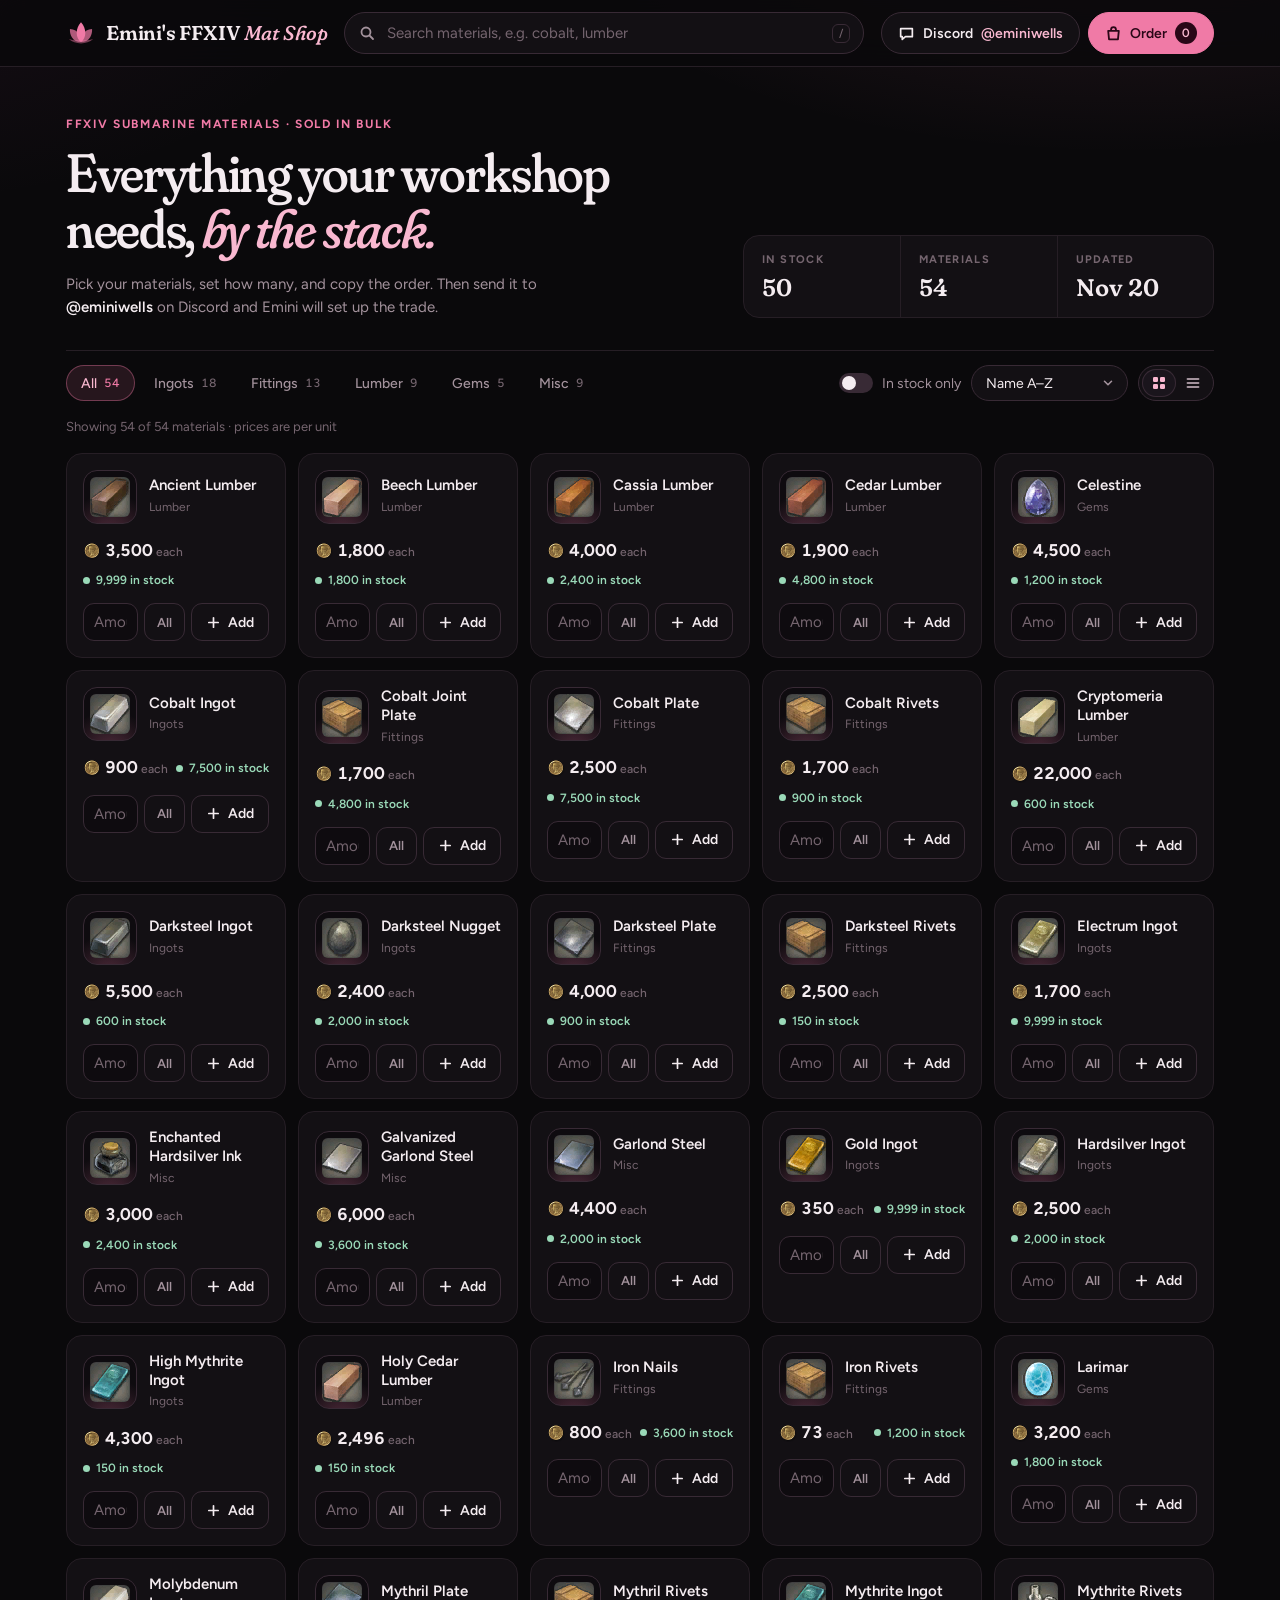
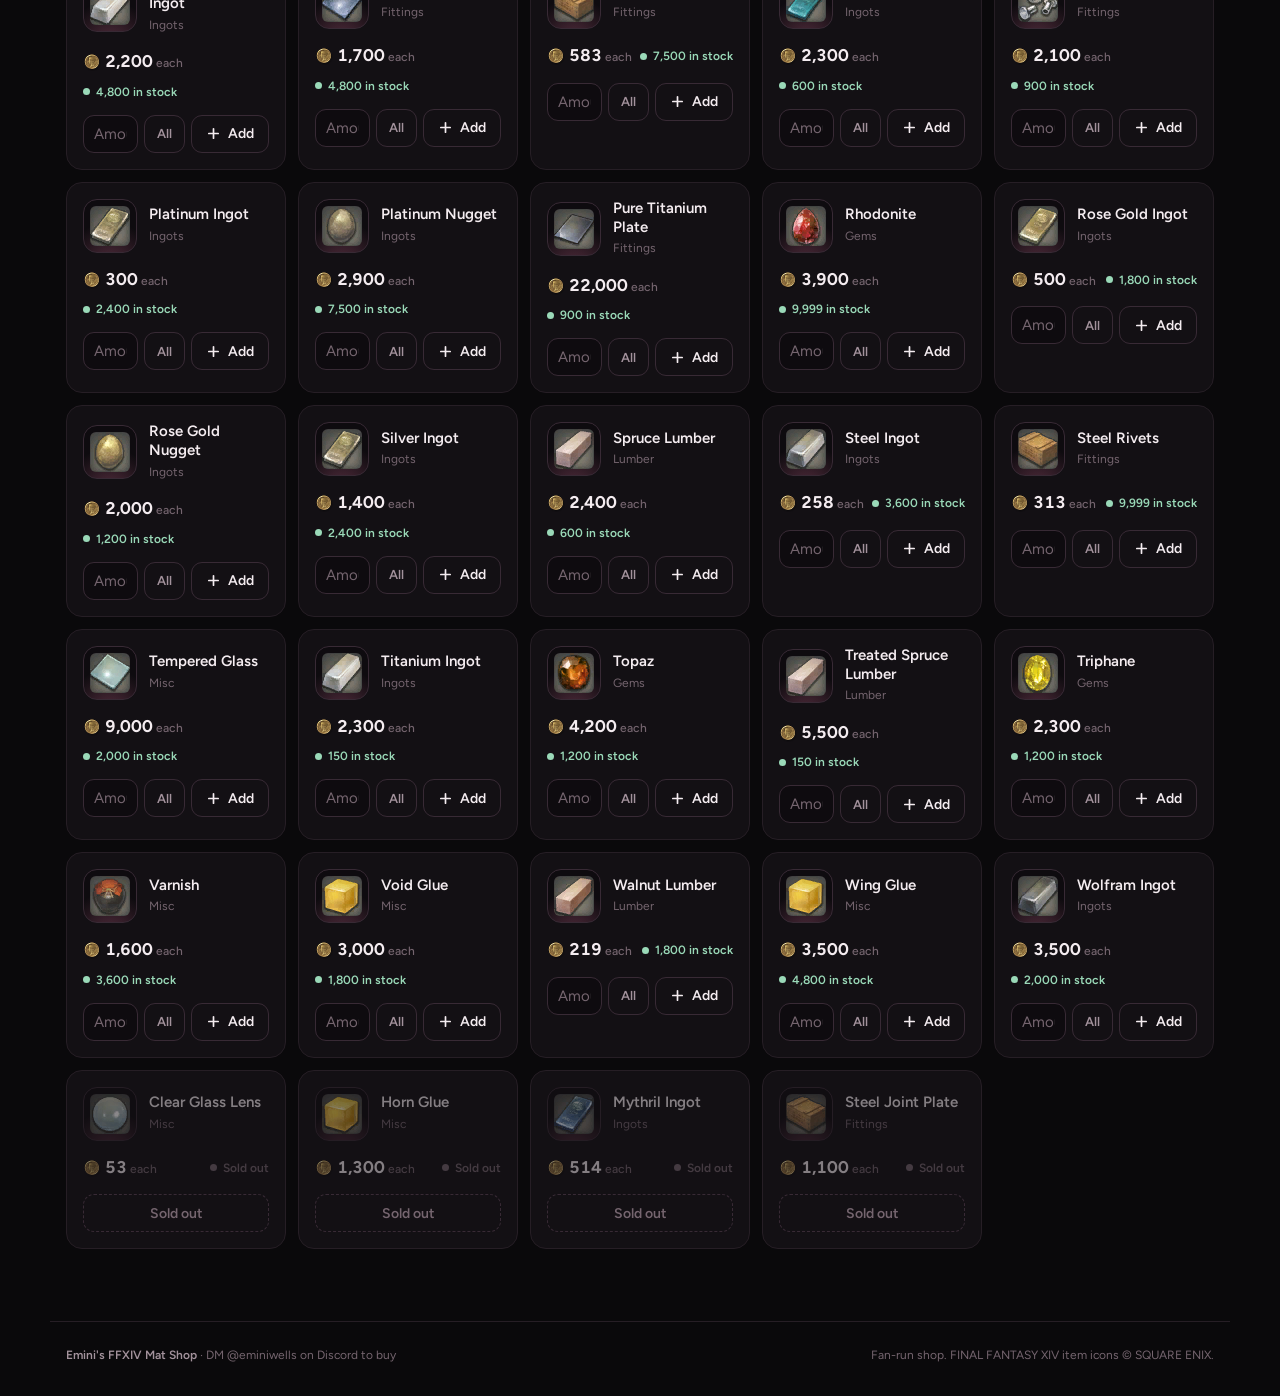
==== commit 64355697: "Rename to Emini's FFXIV Mat Shop Co-Authored-By: Claude Opus 5.5 <noreply@anthropic.com>" ====
--- a/index.html
+++ b/index.html
@@ -3,7 +3,7 @@
 <head>
 <meta charset="utf-8">
 <meta name="viewport" content="width=device-width,initial-scale=1,viewport-fit=cover">
-<title>Emini's Mat Shop</title>
+<title>Emini's FFXIV Mat Shop</title>
 <meta name="description" content="Bulk FFXIV submarine crafting materials. Build an order and DM @eminiwells on Discord.">
 <meta name="theme-color" content="#0a090b">
 <link rel="icon" href="icons/lotus.svg" type="image/svg+xml">
@@ -14,7 +14,7 @@
 <body>
 <header class="top">
   <div class="top-in">
-    <a class="brand" href="./"><svg class="lotus" viewBox="0 0 32 32" aria-hidden="true"><path fill="currentColor" d="M16 4.5c3.2 3.6 4.6 7.6 4.6 11.4 0 4.2-1.8 7.6-4.6 9.8-2.8-2.2-4.6-5.6-4.6-9.8 0-3.8 1.4-7.8 4.6-11.4z"/><path fill="currentColor" opacity=".72" d="M4.2 11.6c4.4.2 8 2.2 10 5.8 1.3 2.4 1.7 5.2 1.8 8.3-3.9-.2-7.6-1.7-9.8-5.3-1.6-2.6-2.2-5.6-2-8.8zM27.8 11.6c-4.4.2-8 2.2-10 5.8-1.3 2.4-1.7 5.2-1.8 8.3 3.9-.2 7.6-1.7 9.8-5.3 1.6-2.6 2.2-5.6 2-8.8z"/><path fill="currentColor" opacity=".45" d="M3 22.5c3.6 3.2 8 4.6 13 4.6s9.4-1.4 13-4.6c-3.4 1-6.6 1.4-9.6 1.2H12.6c-3 .2-6.2-.2-9.6-1.2z"/></svg><span>Emini's <i>Mat Shop</i></span></a>
+    <a class="brand" href="./"><svg class="lotus" viewBox="0 0 32 32" aria-hidden="true"><path fill="currentColor" d="M16 4.5c3.2 3.6 4.6 7.6 4.6 11.4 0 4.2-1.8 7.6-4.6 9.8-2.8-2.2-4.6-5.6-4.6-9.8 0-3.8 1.4-7.8 4.6-11.4z"/><path fill="currentColor" opacity=".72" d="M4.2 11.6c4.4.2 8 2.2 10 5.8 1.3 2.4 1.7 5.2 1.8 8.3-3.9-.2-7.6-1.7-9.8-5.3-1.6-2.6-2.2-5.6-2-8.8zM27.8 11.6c-4.4.2-8 2.2-10 5.8-1.3 2.4-1.7 5.2-1.8 8.3 3.9-.2 7.6-1.7 9.8-5.3 1.6-2.6 2.2-5.6 2-8.8z"/><path fill="currentColor" opacity=".45" d="M3 22.5c3.6 3.2 8 4.6 13 4.6s9.4-1.4 13-4.6c-3.4 1-6.6 1.4-9.6 1.2H12.6c-3 .2-6.2-.2-9.6-1.2z"/></svg><span>Emini's FFXIV <i>Mat Shop</i></span></a>
     <label class="search" for="q"><span class="sr">Search materials</span>
       <svg viewBox="0 0 16 16" fill="none" stroke="currentColor" stroke-width="1.8" stroke-linecap="round"><circle cx="7" cy="7" r="4.5"/><path d="M10.5 10.5L14 14"/></svg>
       <input id="q" type="search" placeholder="Search materials, e.g. cobalt, lumber" autocomplete="off" spellcheck="false">
@@ -64,7 +64,7 @@
 </main>
 
 <footer class="site-foot">
-  <span><b>Emini's Mat Shop</b> · DM @eminiwells on Discord to buy</span>
+  <span><b>Emini's FFXIV Mat Shop</b> · DM @eminiwells on Discord to buy</span>
   <span>Fan-run shop. FINAL FANTASY XIV item icons © SQUARE ENIX.</span>
 </footer>
 
--- a/shop.css
+++ b/shop.css
@@ -121,7 +121,7 @@
 
 /* ---------- list ---------- */
 .list{border:1px solid var(--line);border-radius:var(--r);background:var(--surface);overflow:hidden}
-.row{display:grid;grid-template-columns:44px minmax(0,1fr) 140px 120px 150px;gap:16px;align-items:center;padding:10px 16px;border-top:1px solid var(--line)}
+.row{display:grid;grid-template-columns:44px minmax(0,1fr) 140px 110px 250px;gap:16px;align-items:center;padding:10px 16px;border-top:1px solid var(--line)}
 .row:first-child{border-top:0}
 .row:hover{background:var(--surface-2)}
 .row .tile{width:42px;height:42px;border-radius:11px}
@@ -129,7 +129,7 @@
 .row .nm{font-weight:600;min-width:0}
 .row .nm small{display:block;font-weight:400;font-size:12px;color:var(--faint)}
 .row .price{text-align:right;font-size:15px}
-.row .add{height:34px}
+.row .add,.row .all,.row .amt{height:34px}
 .row.is-out .nm,.row.is-out .price,.row.is-out .tile{opacity:.5}
 @media (max-width:680px){
   .row{grid-template-columns:42px minmax(0,1fr) auto;row-gap:6px}
@@ -137,7 +137,7 @@
   .row .nm{grid-column:2;grid-row:1}
   .row .stock{grid-column:2;grid-row:2}
   .row .price{grid-column:3;grid-row:1}
-  .row .add{grid-column:3;grid-row:2}
+  .row .buy{grid-column:1/-1;grid-row:3}
 }
 .empty{display:grid;justify-items:center;gap:14px;padding:64px 16px;text-align:center;color:var(--muted);border:1px dashed var(--line-2);border-radius:var(--r)}
 .empty p{margin:0}
@@ -210,3 +210,14 @@
 
 @media (prefers-reduced-motion:reduce){*{transition:none!important}}
 [hidden]{display:none!important}
+
+/* buy controls: exact amount, all, add */
+.buy{display:grid;grid-template-columns:minmax(0,1fr) auto auto;gap:6px}
+.amt{width:100%;min-width:0;height:38px;padding:0 10px;border-radius:11px;border:1px solid var(--line-2);background:var(--well);color:var(--text);font-variant-numeric:tabular-nums;outline:none;-moz-appearance:textfield}
+.amt::placeholder{color:var(--faint)}
+.amt:focus{border-color:var(--pink);box-shadow:0 0 0 3px var(--pink-wash)}
+.amt::-webkit-inner-spin-button,.amt::-webkit-outer-spin-button{-webkit-appearance:none;margin:0}
+.all{height:38px;padding:0 12px;border-radius:11px;border:1px solid var(--line-2);background:none;color:var(--muted);font-weight:600;font-size:13px;cursor:pointer}
+.all:hover{color:var(--pink-2);border-color:var(--pink)}
+.buy .add{padding:0 14px}
+@media (max-width:400px){.brand{font-size:17px;gap:8px}.brand .lotus{width:26px;height:26px}}
